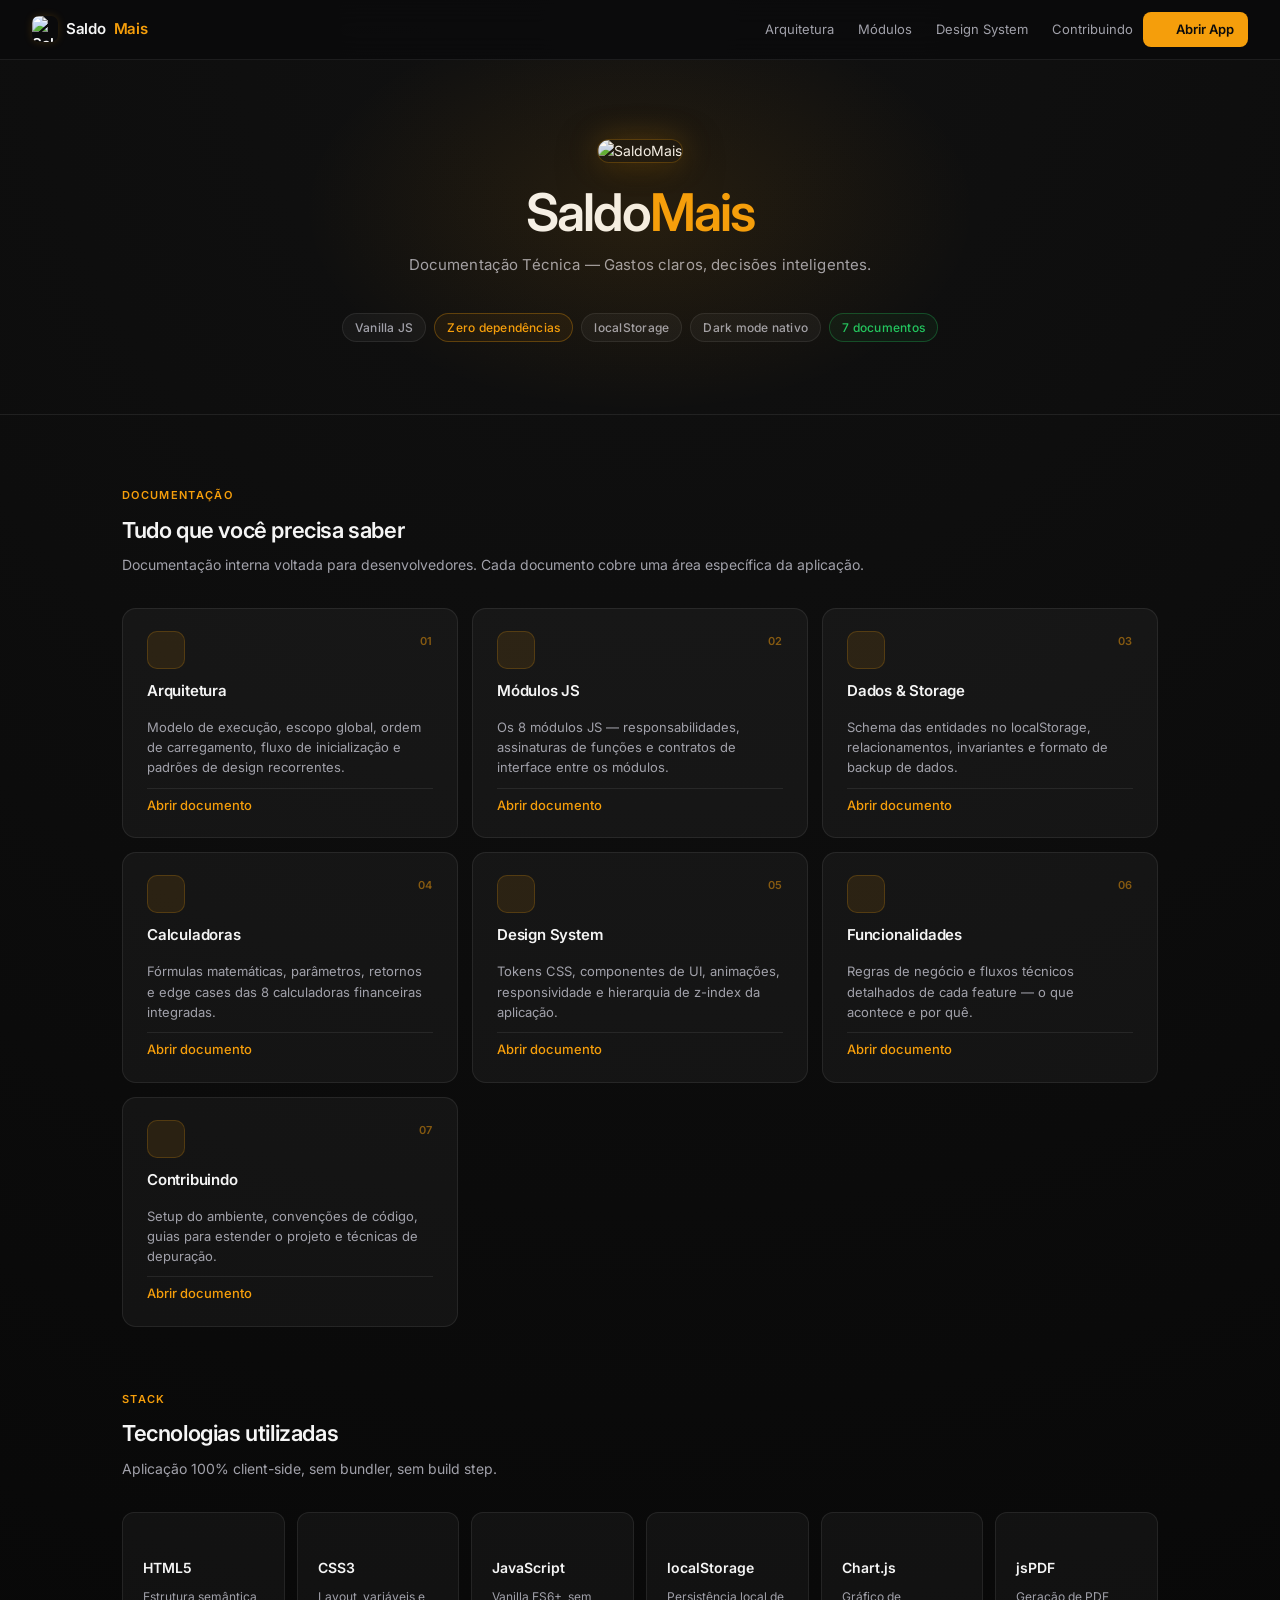
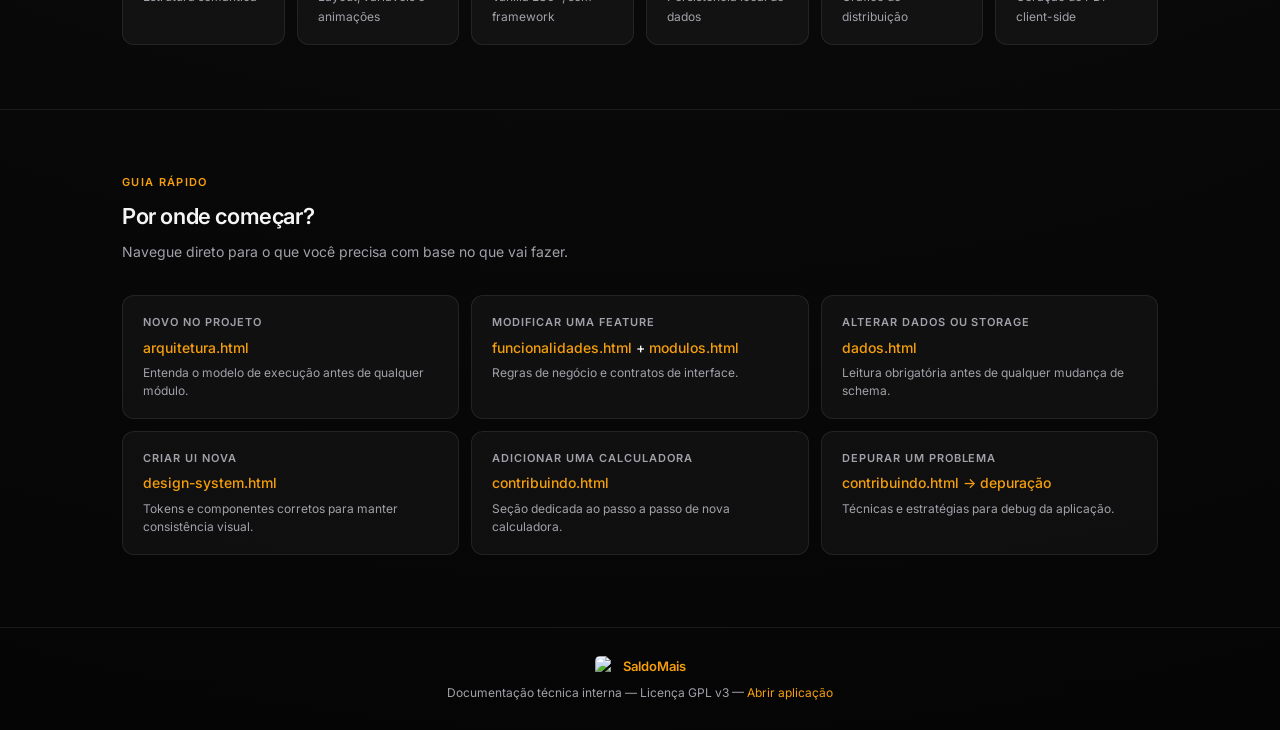
==== docs/index.html @ ba22d122 "Updates em diversas áreas da interface para um bom UX" ====
<!DOCTYPE html>
<html lang="pt-BR">
<head>
  <meta charset="UTF-8" />
  <meta name="viewport" content="width=device-width, initial-scale=1.0" />
  <title>Documentação — SaldoMais</title>
  <link href="https://fonts.googleapis.com/css2?family=Inter:wght@400;500;600&display=swap" rel="stylesheet" />
  <link rel="stylesheet" href="doc.css" />
  <script src="https://unpkg.com/lucide@latest/dist/umd/lucide.js" defer></script>
  <style>
    /* ── Nav extension: link list (index-only) ────────────────── */
    .topnav .nav-links {
      display: flex;
      align-items: center;
      gap: 24px;
    }
    .topnav .nav-links a {
      font-size: 13px;
      color: var(--muted);
      transition: color 0.2s;
    }
    .topnav .nav-links a:hover { color: var(--text); text-decoration: none; }

    /* ── Hero ─────────────────────────────────────────────────── */
    .hero {
      text-align: center;
      padding: 80px 32px 72px;
      position: relative;
      overflow: hidden;
    }
    .hero::before {
      content: '';
      position: absolute;
      top: -60px;
      left: 50%;
      transform: translateX(-50%);
      width: 700px;
      height: 420px;
      background: radial-gradient(ellipse at center, rgba(245,158,11,0.10) 0%, transparent 68%);
      pointer-events: none;
    }
    .hero-logo {
      width: 76px;
      height: 76px;
      border-radius: 18px;
      box-shadow:
        0 0 0 1px rgba(245,158,11,0.2),
        0 0 32px rgba(245,158,11,0.28),
        0 12px 40px rgba(0,0,0,0.6);
      margin-bottom: 24px;
      animation: logoFloat 3.6s ease-in-out infinite;
    }
    @keyframes logoFloat {
      0%, 100% { transform: translateY(0); }
      50%       { transform: translateY(-6px); }
    }
    .hero-title {
      font-size: 52px;
      font-weight: 600;
      letter-spacing: -2px;
      line-height: 1.05;
      margin-bottom: 12px;
    }
    .hero-title .accent { color: var(--accent); }
    .hero-subtitle {
      font-size: 15px;
      color: var(--muted);
      margin-bottom: 36px;
      letter-spacing: 0.01em;
    }
    .hero-badges {
      display: flex;
      justify-content: center;
      flex-wrap: wrap;
      gap: 8px;
    }
    .badge {
      padding: 4px 12px;
      border-radius: 999px;
      font-size: 12px;
      font-weight: 500;
      border: 1px solid var(--border);
      color: var(--muted);
      background: var(--card);
      letter-spacing: 0.02em;
    }
    .badge.amber { border-color: rgba(245,158,11,0.30); color: var(--accent); background: rgba(245,158,11,0.06); }
    .badge.green { border-color: rgba(34,197,94,0.30);  color: var(--ok);     background: rgba(34,197,94,0.06);  }

    /* ── Shared layout ────────────────────────────────────────── */
    .container { max-width: 1100px; margin: 0 auto; padding: 0 32px; }
    .section-eyebrow {
      font-size: 11px;
      font-weight: 600;
      letter-spacing: 0.12em;
      text-transform: uppercase;
      color: var(--accent);
      margin-bottom: 8px;
    }
    .section-heading {
      font-size: 22px;
      font-weight: 600;
      margin-bottom: 6px;
      letter-spacing: -0.4px;
    }
    .section-sub { font-size: 14px; color: var(--muted); margin-bottom: 32px; }
    .divider { border: none; border-top: 1px solid var(--border); margin: 0; }

    /* ── Doc cards ────────────────────────────────────────────── */
    .docs-section { padding: 72px 0 0; }
    .docs-grid {
      display: grid;
      grid-template-columns: repeat(auto-fill, minmax(300px, 1fr));
      gap: 14px;
    }
    .doc-card {
      background: var(--card);
      border: 1px solid var(--border);
      border-radius: 14px;
      padding: 22px 24px;
      display: flex;
      flex-direction: column;
      gap: 10px;
      color: var(--text);
      transition: border-color 0.2s, transform 0.2s, box-shadow 0.2s;
      position: relative;
      overflow: hidden;
    }
    .doc-card::before {
      content: '';
      position: absolute;
      inset: 0;
      background: radial-gradient(ellipse at top left, rgba(245,158,11,0.05) 0%, transparent 60%);
      opacity: 0;
      transition: opacity 0.25s;
    }
    .doc-card:hover {
      border-color: rgba(245,158,11,0.35);
      transform: translateY(-3px);
      box-shadow: 0 10px 32px rgba(245,158,11,0.07);
      text-decoration: none;
      color: var(--text);
    }
    .doc-card:hover::before { opacity: 1; }
    .doc-card-header {
      display: flex;
      align-items: flex-start;
      justify-content: space-between;
      gap: 12px;
    }
    .doc-icon {
      width: 38px;
      height: 38px;
      background: rgba(245,158,11,0.10);
      border: 1px solid rgba(245,158,11,0.20);
      border-radius: 10px;
      display: flex;
      align-items: center;
      justify-content: center;
      color: var(--accent);
      flex-shrink: 0;
    }
    .doc-icon i { width: 18px; height: 18px; }
    .doc-num {
      font-size: 11px;
      font-weight: 600;
      color: rgba(245,158,11,0.5);
      letter-spacing: 0.06em;
      padding-top: 2px;
    }
    .doc-title { font-size: 15px; font-weight: 600; letter-spacing: -0.2px; margin-bottom: 4px; }
    .doc-desc  { font-size: 13px; color: var(--muted); line-height: 1.55; flex: 1; }
    .doc-footer {
      display: flex;
      align-items: center;
      gap: 4px;
      font-size: 13px;
      font-weight: 500;
      color: var(--accent);
      padding-top: 6px;
      border-top: 1px solid var(--border);
    }
    .doc-footer i { width: 13px; height: 13px; }

    /* ── Stack ────────────────────────────────────────────────── */
    .stack-section { padding: 64px 0; }
    .stack-grid {
      display: grid;
      grid-template-columns: repeat(auto-fill, minmax(160px, 1fr));
      gap: 12px;
    }
    .stack-item {
      background: var(--card);
      border: 1px solid var(--border);
      border-radius: 12px;
      padding: 18px 20px;
      display: flex;
      flex-direction: column;
      gap: 8px;
    }
    .stack-item .si-icon { color: var(--accent); display: flex; align-items: center; }
    .stack-item .si-icon i { width: 18px; height: 18px; }
    .stack-item .si-name { font-size: 14px; font-weight: 600; }
    .stack-item .si-use  { font-size: 12px; color: var(--muted); }

    /* ── Quick start ──────────────────────────────────────────── */
    .qs-section { padding: 64px 0 72px; }
    .qs-grid {
      display: grid;
      grid-template-columns: repeat(auto-fill, minmax(280px, 1fr));
      gap: 12px;
    }
    .qs-card {
      background: var(--card);
      border: 1px solid var(--border);
      border-radius: 12px;
      padding: 18px 20px;
      display: flex;
      flex-direction: column;
      gap: 5px;
    }
    .qs-if   { font-size: 11px; font-weight: 600; text-transform: uppercase; letter-spacing: 0.09em; color: var(--muted); }
    .qs-then { font-size: 14px; font-weight: 500; }
    .qs-desc { font-size: 12px; color: var(--muted); line-height: 1.5; }

    /* ── Responsive ───────────────────────────────────────────── */
    @media (max-width: 700px) {
      .topnav .nav-links { display: none; }
      .hero { padding: 48px 20px 48px; }
      .hero-title { font-size: 36px; }
      .container { padding: 0 20px; }
      .docs-section { padding: 48px 0 0; }
      .stack-section { padding: 40px 0; }
      .qs-section { padding: 40px 0 48px; }
    }
  </style>
</head>
<body>

  <nav class="topnav">
    <div class="brand">
      <img src="https://i.imgur.com/gNzlTGO.png" alt="SaldoMais logo" />
      Saldo<span class="accent">Mais</span>
    </div>
    <div class="spacer"></div>
    <div class="nav-links">
      <a href="arquitetura.html">Arquitetura</a>
      <a href="modulos.html">Módulos</a>
      <a href="design-system.html">Design System</a>
      <a href="contribuindo.html">Contribuindo</a>
    </div>
    <a href="../index.html" class="btn-app">
      <i data-lucide="arrow-right"></i>
      Abrir App
    </a>
  </nav>

  <section class="hero">
    <img src="https://i.imgur.com/gNzlTGO.png" alt="SaldoMais" class="hero-logo" />
    <h1 class="hero-title">Saldo<span class="accent">Mais</span></h1>
    <p class="hero-subtitle">Documentação Técnica &mdash; Gastos claros, decisões inteligentes.</p>
    <div class="hero-badges">
      <span class="badge">Vanilla JS</span>
      <span class="badge amber">Zero dependências</span>
      <span class="badge">localStorage</span>
      <span class="badge">Dark mode nativo</span>
      <span class="badge green">7 documentos</span>
    </div>
  </section>

  <hr class="divider" />

  <section class="docs-section">
    <div class="container">
      <p class="section-eyebrow">Documentação</p>
      <h2 class="section-heading">Tudo que você precisa saber</h2>
      <p class="section-sub">Documentação interna voltada para desenvolvedores. Cada documento cobre uma área específica da aplicação.</p>

      <div class="docs-grid">

        <a href="arquitetura.html" class="doc-card">
          <div class="doc-card-header">
            <div class="doc-icon"><i data-lucide="cpu"></i></div>
            <span class="doc-num">01</span>
          </div>
          <div class="doc-title">Arquitetura</div>
          <p class="doc-desc">Modelo de execução, escopo global, ordem de carregamento, fluxo de inicialização e padrões de design recorrentes.</p>
          <div class="doc-footer">Abrir documento <i data-lucide="arrow-right"></i></div>
        </a>

        <a href="modulos.html" class="doc-card">
          <div class="doc-card-header">
            <div class="doc-icon"><i data-lucide="package"></i></div>
            <span class="doc-num">02</span>
          </div>
          <div class="doc-title">Módulos JS</div>
          <p class="doc-desc">Os 8 módulos JS — responsabilidades, assinaturas de funções e contratos de interface entre os módulos.</p>
          <div class="doc-footer">Abrir documento <i data-lucide="arrow-right"></i></div>
        </a>

        <a href="dados.html" class="doc-card">
          <div class="doc-card-header">
            <div class="doc-icon"><i data-lucide="database"></i></div>
            <span class="doc-num">03</span>
          </div>
          <div class="doc-title">Dados & Storage</div>
          <p class="doc-desc">Schema das entidades no localStorage, relacionamentos, invariantes e formato de backup de dados.</p>
          <div class="doc-footer">Abrir documento <i data-lucide="arrow-right"></i></div>
        </a>

        <a href="calculadoras.html" class="doc-card">
          <div class="doc-card-header">
            <div class="doc-icon"><i data-lucide="calculator"></i></div>
            <span class="doc-num">04</span>
          </div>
          <div class="doc-title">Calculadoras</div>
          <p class="doc-desc">Fórmulas matemáticas, parâmetros, retornos e edge cases das 8 calculadoras financeiras integradas.</p>
          <div class="doc-footer">Abrir documento <i data-lucide="arrow-right"></i></div>
        </a>

        <a href="design-system.html" class="doc-card">
          <div class="doc-card-header">
            <div class="doc-icon"><i data-lucide="palette"></i></div>
            <span class="doc-num">05</span>
          </div>
          <div class="doc-title">Design System</div>
          <p class="doc-desc">Tokens CSS, componentes de UI, animações, responsividade e hierarquia de z-index da aplicação.</p>
          <div class="doc-footer">Abrir documento <i data-lucide="arrow-right"></i></div>
        </a>

        <a href="funcionalidades.html" class="doc-card">
          <div class="doc-card-header">
            <div class="doc-icon"><i data-lucide="list-checks"></i></div>
            <span class="doc-num">06</span>
          </div>
          <div class="doc-title">Funcionalidades</div>
          <p class="doc-desc">Regras de negócio e fluxos técnicos detalhados de cada feature — o que acontece e por quê.</p>
          <div class="doc-footer">Abrir documento <i data-lucide="arrow-right"></i></div>
        </a>

        <a href="contribuindo.html" class="doc-card">
          <div class="doc-card-header">
            <div class="doc-icon"><i data-lucide="git-pull-request"></i></div>
            <span class="doc-num">07</span>
          </div>
          <div class="doc-title">Contribuindo</div>
          <p class="doc-desc">Setup do ambiente, convenções de código, guias para estender o projeto e técnicas de depuração.</p>
          <div class="doc-footer">Abrir documento <i data-lucide="arrow-right"></i></div>
        </a>

      </div>
    </div>
  </section>

  <section class="stack-section">
    <div class="container">
      <p class="section-eyebrow">Stack</p>
      <h2 class="section-heading">Tecnologias utilizadas</h2>
      <p class="section-sub">Aplicação 100% client-side, sem bundler, sem build step.</p>

      <div class="stack-grid">
        <div class="stack-item">
          <div class="si-icon"><i data-lucide="file-code"></i></div>
          <div class="si-name">HTML5</div>
          <div class="si-use">Estrutura semântica</div>
        </div>
        <div class="stack-item">
          <div class="si-icon"><i data-lucide="paintbrush"></i></div>
          <div class="si-name">CSS3</div>
          <div class="si-use">Layout, variáveis e animações</div>
        </div>
        <div class="stack-item">
          <div class="si-icon"><i data-lucide="braces"></i></div>
          <div class="si-name">JavaScript</div>
          <div class="si-use">Vanilla ES6+, sem framework</div>
        </div>
        <div class="stack-item">
          <div class="si-icon"><i data-lucide="hard-drive"></i></div>
          <div class="si-name">localStorage</div>
          <div class="si-use">Persistência local de dados</div>
        </div>
        <div class="stack-item">
          <div class="si-icon"><i data-lucide="pie-chart"></i></div>
          <div class="si-name">Chart.js</div>
          <div class="si-use">Gráfico de distribuição</div>
        </div>
        <div class="stack-item">
          <div class="si-icon"><i data-lucide="file-down"></i></div>
          <div class="si-name">jsPDF</div>
          <div class="si-use">Geração de PDF client-side</div>
        </div>
      </div>
    </div>
  </section>

  <hr class="divider" />

  <section class="qs-section">
    <div class="container">
      <p class="section-eyebrow">Guia rápido</p>
      <h2 class="section-heading">Por onde começar?</h2>
      <p class="section-sub">Navegue direto para o que você precisa com base no que vai fazer.</p>

      <div class="qs-grid">
        <div class="qs-card">
          <div class="qs-if">Novo no projeto</div>
          <div class="qs-then"><a href="arquitetura.html">arquitetura.html</a></div>
          <div class="qs-desc">Entenda o modelo de execução antes de qualquer módulo.</div>
        </div>
        <div class="qs-card">
          <div class="qs-if">Modificar uma feature</div>
          <div class="qs-then"><a href="funcionalidades.html">funcionalidades.html</a> + <a href="modulos.html">modulos.html</a></div>
          <div class="qs-desc">Regras de negócio e contratos de interface.</div>
        </div>
        <div class="qs-card">
          <div class="qs-if">Alterar dados ou storage</div>
          <div class="qs-then"><a href="dados.html">dados.html</a></div>
          <div class="qs-desc">Leitura obrigatória antes de qualquer mudança de schema.</div>
        </div>
        <div class="qs-card">
          <div class="qs-if">Criar UI nova</div>
          <div class="qs-then"><a href="design-system.html">design-system.html</a></div>
          <div class="qs-desc">Tokens e componentes corretos para manter consistência visual.</div>
        </div>
        <div class="qs-card">
          <div class="qs-if">Adicionar uma calculadora</div>
          <div class="qs-then"><a href="contribuindo.html">contribuindo.html</a></div>
          <div class="qs-desc">Seção dedicada ao passo a passo de nova calculadora.</div>
        </div>
        <div class="qs-card">
          <div class="qs-if">Depurar um problema</div>
          <div class="qs-then"><a href="contribuindo.html">contribuindo.html → depuração</a></div>
          <div class="qs-desc">Técnicas e estratégias para debug da aplicação.</div>
        </div>
      </div>
    </div>
  </section>

  <footer class="footer">
    <div class="footer-brand">
      <img src="https://i.imgur.com/gNzlTGO.png" alt="SaldoMais" />
      <span>SaldoMais</span>
    </div>
    <p class="footer-text">
      Documentação técnica interna &mdash; Licença GPL v3
      &mdash; <a href="../index.html">Abrir aplicação</a>
    </p>
  </footer>

  <script>
    document.addEventListener('DOMContentLoaded', () => {
      if (typeof lucide !== 'undefined') lucide.createIcons();
    });
  </script>

</body>
</html>
---- docs/doc.css ----
/* ── Design tokens — espelho de css/index.css ─────────────────── */
:root {
  --bg:     #0b0b0c;
  --bg-2:   rgba(255,255,255,0.03);
  --card:   rgba(255,255,255,0.04);
  --border: rgba(255,255,255,0.08);
  --text:   #f5f5f5;
  --muted:  #a1a1aa;
  --accent: #f59e0b;
  --danger: #ef4444;
  --warn:   #fb923c;
  --ok:     #22c55e;
}

*, *::before, *::after { box-sizing: border-box; margin: 0; padding: 0; }

body {
  background: radial-gradient(circle at top, #111 0%, #050505 100%);
  color: var(--text);
  font-family: 'Inter', sans-serif;
  font-size: 14px;
  line-height: 1.6;
  min-height: 100vh;
}

a { color: var(--accent); text-decoration: none; }
a:hover { text-decoration: underline; }

/* ── Top nav ──────────────────────────────────────────────────── */
.topnav {
  position: sticky;
  top: 0;
  z-index: 100;
  background: rgba(11,11,12,0.88);
  backdrop-filter: blur(20px);
  -webkit-backdrop-filter: blur(20px);
  border-bottom: 1px solid var(--border);
  display: flex;
  align-items: center;
  gap: 10px;
  padding: 12px 32px;
}
.topnav .brand {
  display: flex;
  align-items: center;
  gap: 8px;
  font-weight: 600;
  font-size: 15px;
  color: var(--text);
  letter-spacing: -0.3px;
}
.topnav .brand img {
  width: 26px;
  height: 26px;
  border-radius: 7px;
  box-shadow: 0 0 8px rgba(245,158,11,0.18);
}
.topnav .brand .accent { color: var(--accent); }
.topnav .sep { color: var(--border); font-size: 18px; user-select: none; }
.topnav .back-link {
  font-size: 13px;
  color: var(--muted);
  display: flex;
  align-items: center;
  gap: 4px;
  transition: color 0.2s;
}
.topnav .back-link:hover { color: var(--text); text-decoration: none; }
.topnav .back-link i { width: 13px; height: 13px; }
.topnav .spacer { flex: 1; }
.topnav .btn-app {
  display: flex;
  align-items: center;
  gap: 6px;
  padding: 7px 14px;
  background: var(--accent);
  color: #0b0b0c;
  border-radius: 8px;
  font-size: 13px;
  font-weight: 600;
  transition: opacity 0.2s, transform 0.2s;
}
.topnav .btn-app:hover { opacity: 0.88; text-decoration: none; transform: translateY(-1px); }
.topnav .btn-app i { width: 13px; height: 13px; }

/* ── Doc hero ─────────────────────────────────────────────────── */
.doc-hero {
  border-bottom: 1px solid var(--border);
  padding: 40px 32px 36px;
  position: relative;
  overflow: hidden;
}
.doc-hero::before {
  content: '';
  position: absolute;
  top: -40px;
  left: -40px;
  width: 360px;
  height: 260px;
  background: radial-gradient(ellipse at top left, rgba(245,158,11,0.08) 0%, transparent 65%);
  pointer-events: none;
}
.doc-hero-inner {
  max-width: 1100px;
  margin: 0 auto;
  display: flex;
  align-items: flex-start;
  gap: 20px;
}
.doc-hero-icon {
  width: 48px;
  height: 48px;
  background: rgba(245,158,11,0.10);
  border: 1px solid rgba(245,158,11,0.25);
  border-radius: 14px;
  display: flex;
  align-items: center;
  justify-content: center;
  color: var(--accent);
  flex-shrink: 0;
  margin-top: 4px;
}
.doc-hero-icon i { width: 22px; height: 22px; }
.doc-hero-num {
  font-size: 11px;
  font-weight: 600;
  letter-spacing: 0.1em;
  text-transform: uppercase;
  color: var(--accent);
  margin-bottom: 6px;
}
.doc-hero h1 {
  font-size: 26px;
  font-weight: 600;
  letter-spacing: -0.5px;
  margin-bottom: 10px;
}
.doc-hero-lead {
  font-size: 14px;
  color: var(--muted);
  max-width: 640px;
  line-height: 1.65;
}

/* ── Two-column layout ────────────────────────────────────────── */
.doc-wrap {
  max-width: 1100px;
  margin: 0 auto;
  padding: 48px 32px 80px;
  display: grid;
  grid-template-columns: 1fr 200px;
  gap: 64px;
  align-items: start;
}

/* ── TOC sidebar ──────────────────────────────────────────────── */
.doc-toc {
  position: sticky;
  top: 70px;
  order: 2;
}
.toc-title {
  font-size: 11px;
  font-weight: 600;
  letter-spacing: 0.1em;
  text-transform: uppercase;
  color: var(--accent);
  margin-bottom: 12px;
}
.doc-toc nav {
  display: flex;
  flex-direction: column;
  gap: 4px;
  border-left: 1px solid var(--border);
  padding-left: 12px;
}
.doc-toc nav a {
  font-size: 12px;
  color: var(--muted);
  line-height: 1.4;
  padding: 2px 0;
  transition: color 0.2s;
}
.doc-toc nav a:hover { color: var(--text); text-decoration: none; }
.doc-toc nav a.l3 { padding-left: 10px; font-size: 11px; }

/* ── Content article ──────────────────────────────────────────── */
.doc-content { order: 1; min-width: 0; }

.doc-content section { margin-bottom: 56px; }

.doc-content h2 {
  font-size: 17px;
  font-weight: 600;
  letter-spacing: -0.3px;
  padding-bottom: 10px;
  border-bottom: 1px solid var(--border);
  margin-bottom: 20px;
  display: flex;
  align-items: center;
  gap: 10px;
}
.doc-content h2::before {
  content: '';
  display: inline-block;
  width: 3px;
  height: 17px;
  background: var(--accent);
  border-radius: 2px;
  flex-shrink: 0;
}

.doc-content h3 {
  font-size: 13px;
  font-weight: 600;
  margin: 24px 0 10px;
  text-transform: uppercase;
  letter-spacing: 0.06em;
  color: var(--muted);
}

.doc-content p {
  color: var(--muted);
  margin-bottom: 14px;
  line-height: 1.75;
}
.doc-content p strong { color: var(--text); }

.doc-content ul, .doc-content ol {
  color: var(--muted);
  margin: 0 0 16px 20px;
  line-height: 1.75;
}
.doc-content li { margin-bottom: 5px; }
.doc-content li strong { color: var(--text); }

/* ── Code ────────────────────────────────────────────────────── */
.doc-content pre {
  border: 1px solid var(--border);
  border-radius: 10px;
  margin: 0 0 18px;
  overflow-x: auto;
  background: #161618 !important;
}

/* Override hljs background to match dark theme */
.hljs { background: #161618 !important; border-radius: 10px; padding: 18px 20px !important; }

.doc-content pre code {
  font-size: 12.5px;
  font-family: 'JetBrains Mono', 'Fira Code', 'Cascadia Code', 'Menlo', monospace;
  line-height: 1.65;
}

.doc-content code:not(pre code) {
  background: rgba(245,158,11,0.08);
  color: var(--accent);
  border: 1px solid rgba(245,158,11,0.15);
  border-radius: 4px;
  padding: 1px 5px;
  font-size: 12px;
  font-family: 'JetBrains Mono', 'Fira Code', 'Cascadia Code', 'Menlo', monospace;
}

/* ── Tables ───────────────────────────────────────────────────── */
.doc-content .table-wrap { overflow-x: auto; margin-bottom: 20px; }

.doc-content table {
  width: 100%;
  border-collapse: collapse;
  font-size: 13px;
}
.doc-content th {
  text-align: left;
  font-weight: 600;
  font-size: 11px;
  text-transform: uppercase;
  letter-spacing: 0.07em;
  color: var(--muted);
  padding: 8px 14px;
  border-bottom: 1px solid var(--border);
  white-space: nowrap;
}
.doc-content td {
  padding: 10px 14px;
  border-bottom: 1px solid rgba(255,255,255,0.04);
  color: var(--muted);
  vertical-align: top;
  line-height: 1.6;
}
.doc-content tr:last-child td { border-bottom: none; }
.doc-content tbody tr:hover td { background: rgba(255,255,255,0.02); }
.doc-content td strong { color: var(--text); }
.doc-content td code { color: var(--accent); }

/* ── Callouts ─────────────────────────────────────────────────── */
.callout {
  display: flex;
  gap: 12px;
  padding: 14px 16px;
  border-radius: 10px;
  margin-bottom: 18px;
  border-left: 3px solid;
  font-size: 13px;
  line-height: 1.65;
}
.callout-note   { background: rgba(245,158,11,0.07); border-color: var(--accent); color: var(--muted); }
.callout-warn   { background: rgba(251,146,60,0.07);  border-color: var(--warn);   color: var(--muted); }
.callout-danger { background: rgba(239,68,68,0.07);   border-color: var(--danger); color: var(--muted); }
.callout-ok     { background: rgba(34,197,94,0.07);   border-color: var(--ok);     color: var(--muted); }
.callout-note strong   { color: var(--accent); }
.callout-warn strong   { color: var(--warn); }
.callout-danger strong { color: var(--danger); }
.callout-ok strong     { color: var(--ok); }

/* ── Color swatch (design-system page) ───────────────────────── */
.swatch {
  display: inline-block;
  width: 13px;
  height: 13px;
  border-radius: 3px;
  border: 1px solid rgba(255,255,255,0.15);
  vertical-align: middle;
  margin-right: 5px;
}

/* ── Key badge ────────────────────────────────────────────────── */
kbd {
  display: inline-flex;
  align-items: center;
  padding: 2px 7px;
  background: var(--card);
  border: 1px solid var(--border);
  border-bottom-width: 2px;
  border-radius: 5px;
  font-size: 11px;
  font-weight: 500;
  font-family: 'JetBrains Mono', monospace;
  color: var(--text);
}

/* ── Prev/Next navigation ─────────────────────────────────────── */
.doc-nav {
  display: grid;
  grid-template-columns: 1fr 1fr;
  gap: 12px;
  margin-top: 64px;
  padding-top: 32px;
  border-top: 1px solid var(--border);
}
.doc-nav-link {
  display: flex;
  flex-direction: column;
  gap: 4px;
  padding: 16px 20px;
  background: var(--card);
  border: 1px solid var(--border);
  border-radius: 14px;
  color: var(--text);
  transition: border-color 0.2s, transform 0.2s;
}
.doc-nav-link:hover {
  border-color: rgba(245,158,11,0.35);
  transform: translateY(-2px);
  text-decoration: none;
  color: var(--text);
}
.doc-nav-link.next { text-align: right; }
.doc-nav-label {
  font-size: 11px;
  font-weight: 600;
  text-transform: uppercase;
  letter-spacing: 0.08em;
  color: var(--muted);
  display: flex;
  align-items: center;
  gap: 4px;
}
.doc-nav-link.next .doc-nav-label { justify-content: flex-end; }
.doc-nav-label i { width: 12px; height: 12px; }
.doc-nav-title { font-size: 14px; font-weight: 600; color: var(--accent); }

/* ── Footer ───────────────────────────────────────────────────── */
.footer {
  border-top: 1px solid var(--border);
  padding: 28px 32px;
  text-align: center;
}
.footer-brand {
  display: flex;
  align-items: center;
  justify-content: center;
  gap: 8px;
  margin-bottom: 6px;
}
.footer-brand img { width: 20px; height: 20px; border-radius: 5px; }
.footer-brand span { font-weight: 600; color: var(--accent); font-size: 13px; }
.footer-text { font-size: 12px; color: var(--muted); }

/* ── Responsive ───────────────────────────────────────────────── */
@media (max-width: 900px) {
  .doc-wrap {
    grid-template-columns: 1fr;
    gap: 0;
    padding: 32px 20px 60px;
  }
  .doc-toc { display: none; }
  .doc-hero { padding: 28px 20px 24px; }
  .topnav { padding: 12px 20px; }
  .doc-nav { grid-template-columns: 1fr; }
}
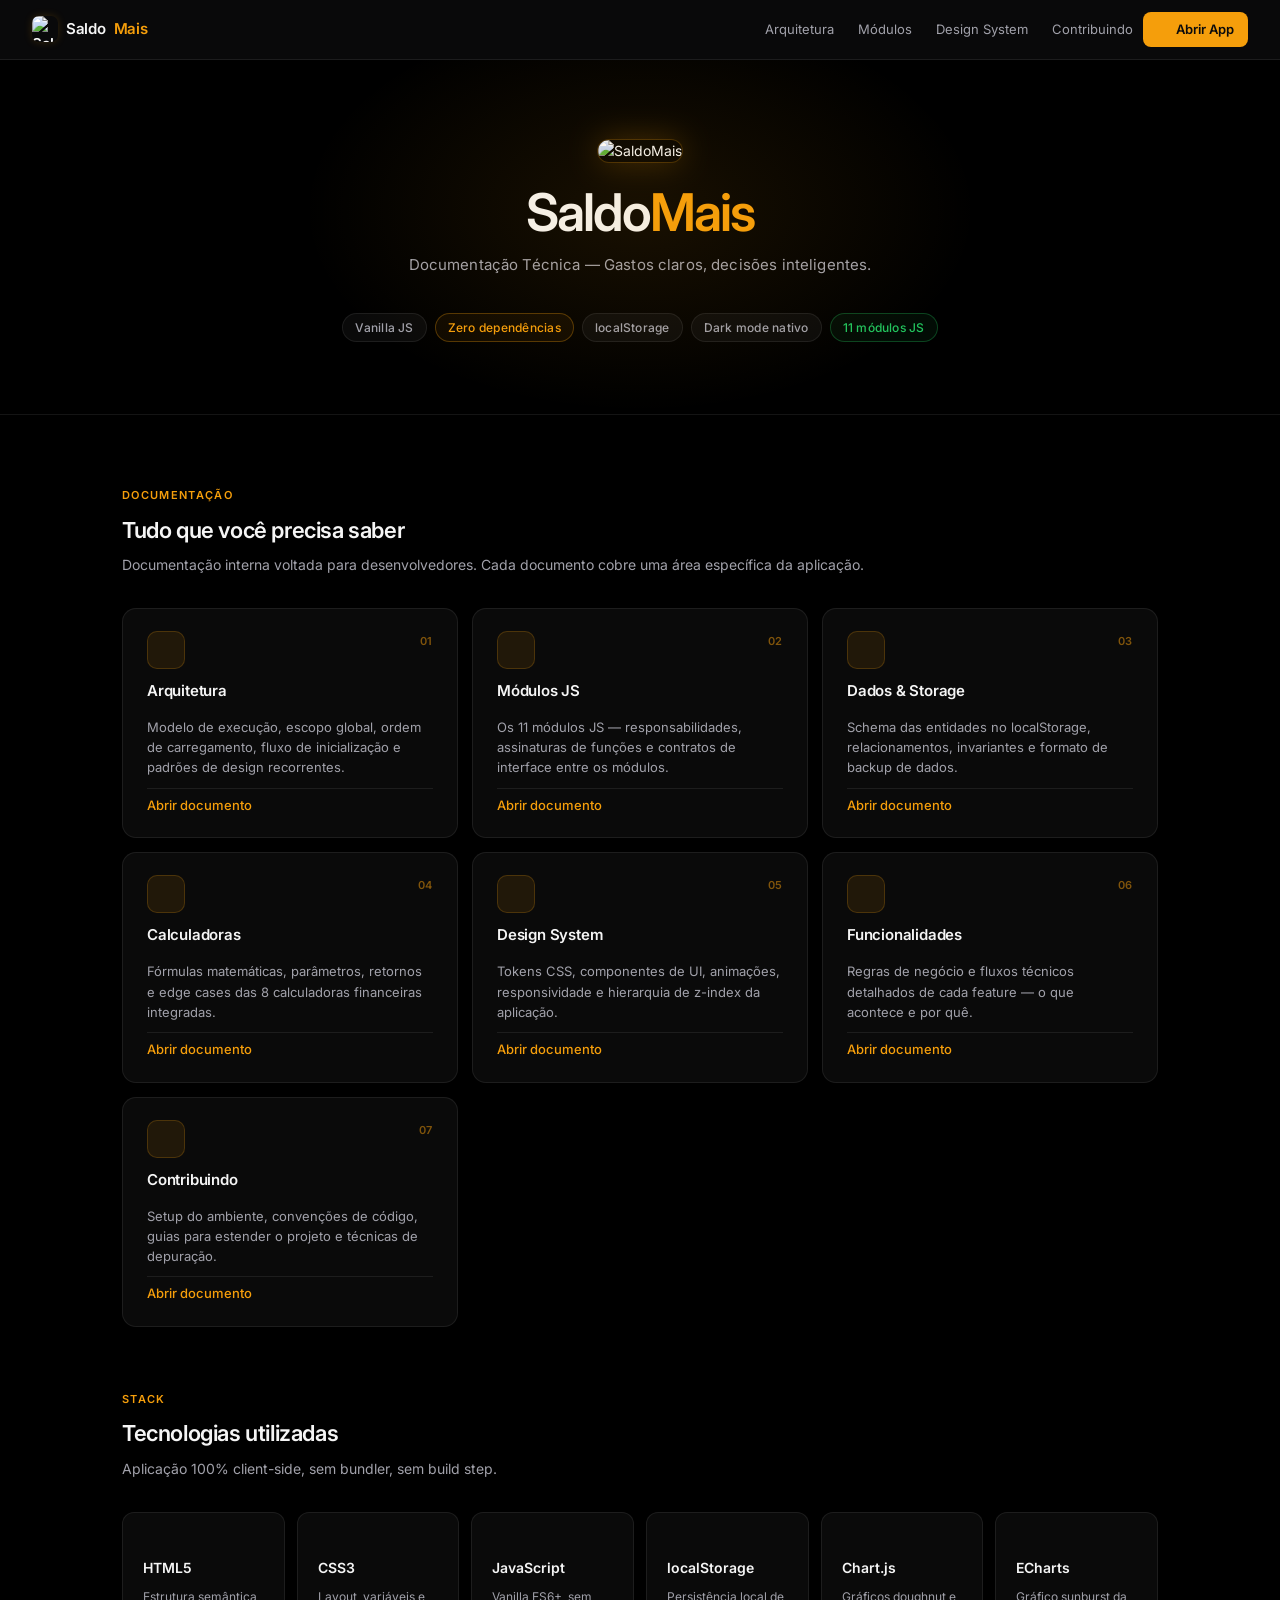
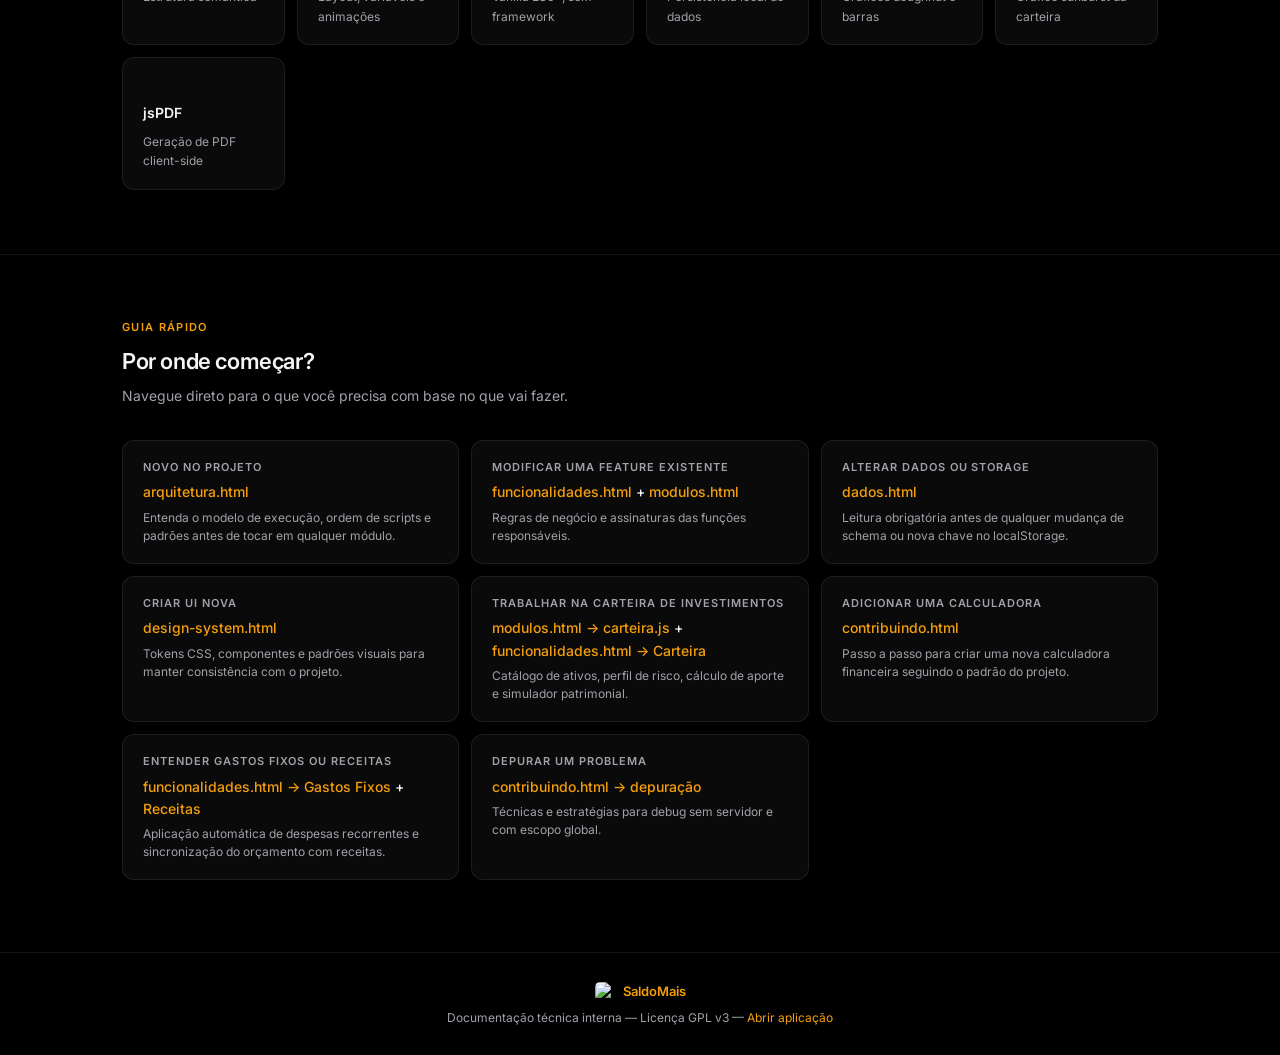
==== commit e0670816: "feat: finaliza módulo de carteira e atualiza documentação completa" ====
--- a/docs/index.html
+++ b/docs/index.html
@@ -3,6 +3,7 @@
 <head>
   <meta charset="UTF-8" />
   <meta name="viewport" content="width=device-width, initial-scale=1.0" />
+  <link rel="icon" href="../images/saldomais-icon.png" type="image/png">
   <title>Documentação — SaldoMais</title>
   <link href="https://fonts.googleapis.com/css2?family=Inter:wght@400;500;600&display=swap" rel="stylesheet" />
   <link rel="stylesheet" href="doc.css" />
@@ -237,6 +238,14 @@
 </head>
 <body>
 
+  <!-- ── Loading screen ──── -->
+  <div class="loader" id="loader">
+    <img src="../images/saldomais-icon.png" alt="SaldoMais" class="loader-logo" />
+    <div class="loader-name">Saldo<span class="accent">Mais</span></div>
+    <div class="loader-bar-track"><div class="loader-bar-fill" id="loaderBar"></div></div>
+    <span class="loader-hint">Carregando…</span>
+  </div>
+
   <nav class="topnav">
     <div class="brand">
       <img src="https://i.imgur.com/gNzlTGO.png" alt="SaldoMais logo" />
@@ -249,7 +258,7 @@
       <a href="design-system.html">Design System</a>
       <a href="contribuindo.html">Contribuindo</a>
     </div>
-    <a href="../index.html" class="btn-app">
+    <a href="../webapp.html" class="btn-app">
       <i data-lucide="arrow-right"></i>
       Abrir App
     </a>
@@ -264,7 +273,7 @@
       <span class="badge amber">Zero dependências</span>
       <span class="badge">localStorage</span>
       <span class="badge">Dark mode nativo</span>
-      <span class="badge green">7 documentos</span>
+      <span class="badge green">11 módulos JS</span>
     </div>
   </section>
 
@@ -294,7 +303,7 @@
             <span class="doc-num">02</span>
           </div>
           <div class="doc-title">Módulos JS</div>
-          <p class="doc-desc">Os 8 módulos JS — responsabilidades, assinaturas de funções e contratos de interface entre os módulos.</p>
+          <p class="doc-desc">Os 11 módulos JS — responsabilidades, assinaturas de funções e contratos de interface entre os módulos.</p>
           <div class="doc-footer">Abrir documento <i data-lucide="arrow-right"></i></div>
         </a>
 
@@ -382,7 +391,12 @@
         <div class="stack-item">
           <div class="si-icon"><i data-lucide="pie-chart"></i></div>
           <div class="si-name">Chart.js</div>
-          <div class="si-use">Gráfico de distribuição</div>
+          <div class="si-use">Gráficos doughnut e barras</div>
+        </div>
+        <div class="stack-item">
+          <div class="si-icon"><i data-lucide="sun"></i></div>
+          <div class="si-name">ECharts</div>
+          <div class="si-use">Gráfico sunburst da carteira</div>
         </div>
         <div class="stack-item">
           <div class="si-icon"><i data-lucide="file-down"></i></div>
@@ -405,32 +419,42 @@
         <div class="qs-card">
           <div class="qs-if">Novo no projeto</div>
           <div class="qs-then"><a href="arquitetura.html">arquitetura.html</a></div>
-          <div class="qs-desc">Entenda o modelo de execução antes de qualquer módulo.</div>
-        </div>
-        <div class="qs-card">
-          <div class="qs-if">Modificar uma feature</div>
+          <div class="qs-desc">Entenda o modelo de execução, ordem de scripts e padrões antes de tocar em qualquer módulo.</div>
+        </div>
+        <div class="qs-card">
+          <div class="qs-if">Modificar uma feature existente</div>
           <div class="qs-then"><a href="funcionalidades.html">funcionalidades.html</a> + <a href="modulos.html">modulos.html</a></div>
-          <div class="qs-desc">Regras de negócio e contratos de interface.</div>
+          <div class="qs-desc">Regras de negócio e assinaturas das funções responsáveis.</div>
         </div>
         <div class="qs-card">
           <div class="qs-if">Alterar dados ou storage</div>
           <div class="qs-then"><a href="dados.html">dados.html</a></div>
-          <div class="qs-desc">Leitura obrigatória antes de qualquer mudança de schema.</div>
+          <div class="qs-desc">Leitura obrigatória antes de qualquer mudança de schema ou nova chave no localStorage.</div>
         </div>
         <div class="qs-card">
           <div class="qs-if">Criar UI nova</div>
           <div class="qs-then"><a href="design-system.html">design-system.html</a></div>
-          <div class="qs-desc">Tokens e componentes corretos para manter consistência visual.</div>
+          <div class="qs-desc">Tokens CSS, componentes e padrões visuais para manter consistência com o projeto.</div>
+        </div>
+        <div class="qs-card">
+          <div class="qs-if">Trabalhar na carteira de investimentos</div>
+          <div class="qs-then"><a href="modulos.html#carteira">modulos.html → carteira.js</a> + <a href="funcionalidades.html#carteira">funcionalidades.html → Carteira</a></div>
+          <div class="qs-desc">Catálogo de ativos, perfil de risco, cálculo de aporte e simulador patrimonial.</div>
         </div>
         <div class="qs-card">
           <div class="qs-if">Adicionar uma calculadora</div>
           <div class="qs-then"><a href="contribuindo.html">contribuindo.html</a></div>
-          <div class="qs-desc">Seção dedicada ao passo a passo de nova calculadora.</div>
+          <div class="qs-desc">Passo a passo para criar uma nova calculadora financeira seguindo o padrão do projeto.</div>
+        </div>
+        <div class="qs-card">
+          <div class="qs-if">Entender gastos fixos ou receitas</div>
+          <div class="qs-then"><a href="funcionalidades.html#gastos-fixos">funcionalidades.html → Gastos Fixos</a> + <a href="funcionalidades.html#receitas">Receitas</a></div>
+          <div class="qs-desc">Aplicação automática de despesas recorrentes e sincronização do orçamento com receitas.</div>
         </div>
         <div class="qs-card">
           <div class="qs-if">Depurar um problema</div>
           <div class="qs-then"><a href="contribuindo.html">contribuindo.html → depuração</a></div>
-          <div class="qs-desc">Técnicas e estratégias para debug da aplicação.</div>
+          <div class="qs-desc">Técnicas e estratégias para debug sem servidor e com escopo global.</div>
         </div>
       </div>
     </div>
@@ -443,11 +467,18 @@
     </div>
     <p class="footer-text">
       Documentação técnica interna &mdash; Licença GPL v3
-      &mdash; <a href="../index.html">Abrir aplicação</a>
+      &mdash; <a href="../webapp.html">Abrir aplicação</a>
     </p>
   </footer>
 
   <script>
+    (function(){
+      var l=document.getElementById('loader'),b=document.getElementById('loaderBar'),p=0;
+      function s(v){p=Math.min(v,100);b.style.width=p+'%';}
+      s(20);var r=setInterval(function(){if(p<80)s(p+8);else clearInterval(r);},80);
+      function done(){clearInterval(r);s(100);setTimeout(function(){l.classList.add('hidden');},340);}
+      if(document.readyState==='complete'){done();}else{window.addEventListener('load',done);setTimeout(done,2500);}
+    })();
     document.addEventListener('DOMContentLoaded', () => {
       if (typeof lucide !== 'undefined') lucide.createIcons();
     });
--- a/docs/doc.css
+++ b/docs/doc.css
@@ -15,13 +15,19 @@
 *, *::before, *::after { box-sizing: border-box; margin: 0; padding: 0; }
 
 body {
-  background: radial-gradient(circle at top, #111 0%, #050505 100%);
+  background: #000;
   color: var(--text);
   font-family: 'Inter', sans-serif;
   font-size: 14px;
   line-height: 1.6;
   min-height: 100vh;
 }
+
+/* ── Custom scrollbar ──────────────────────────────────── */
+::-webkit-scrollbar { width: 4px; }
+::-webkit-scrollbar-track { background: transparent; }
+::-webkit-scrollbar-thumb { background: rgba(245,158,11,0.35); border-radius: 999px; }
+::-webkit-scrollbar-thumb:hover { background: rgba(245,158,11,0.6); }
 
 a { color: var(--accent); text-decoration: none; }
 a:hover { text-decoration: underline; }
@@ -396,6 +402,41 @@
 .footer-brand img { width: 20px; height: 20px; border-radius: 5px; }
 .footer-brand span { font-weight: 600; color: var(--accent); font-size: 13px; }
 .footer-text { font-size: 12px; color: var(--muted); }
+
+/* ── Loading screen ───────────────────────────────────────────── */
+.loader {
+  position: fixed; inset: 0; z-index: 9999;
+  background: #050505;
+  display: flex; flex-direction: column;
+  align-items: center; justify-content: center; gap: 28px;
+  transition: opacity 0.5s ease, visibility 0.5s ease;
+}
+.loader.hidden { opacity: 0; visibility: hidden; }
+.loader-logo {
+  width: 72px; height: 72px; border-radius: 20px;
+  box-shadow: 0 0 0 1px rgba(245,158,11,0.25), 0 0 50px rgba(245,158,11,0.25);
+  animation: loaderPulse 1.6s ease-in-out infinite;
+}
+@keyframes loaderPulse {
+  0%, 100% { box-shadow: 0 0 0 1px rgba(245,158,11,0.25), 0 0 30px rgba(245,158,11,0.15); }
+  50%       { box-shadow: 0 0 0 1px rgba(245,158,11,0.45), 0 0 60px rgba(245,158,11,0.35); }
+}
+.loader-name { font-size: 18px; font-weight: 600; letter-spacing: -0.4px; color: var(--text); }
+.loader-name .accent { color: var(--accent); }
+.loader-bar-track {
+  width: 140px; height: 2px;
+  background: rgba(255,255,255,0.07); border-radius: 999px; overflow: hidden;
+}
+.loader-bar-fill {
+  height: 100%; width: 0%; border-radius: 999px;
+  background: linear-gradient(90deg, #f59e0b, #fcd34d);
+  box-shadow: 0 0 8px rgba(245,158,11,0.6);
+  transition: width 0.4s ease;
+}
+.loader-hint {
+  font-size: 11px; color: var(--muted); letter-spacing: 0.08em;
+  text-transform: uppercase; opacity: 0.5;
+}
 
 /* ── Responsive ───────────────────────────────────────────────── */
 @media (max-width: 900px) {
